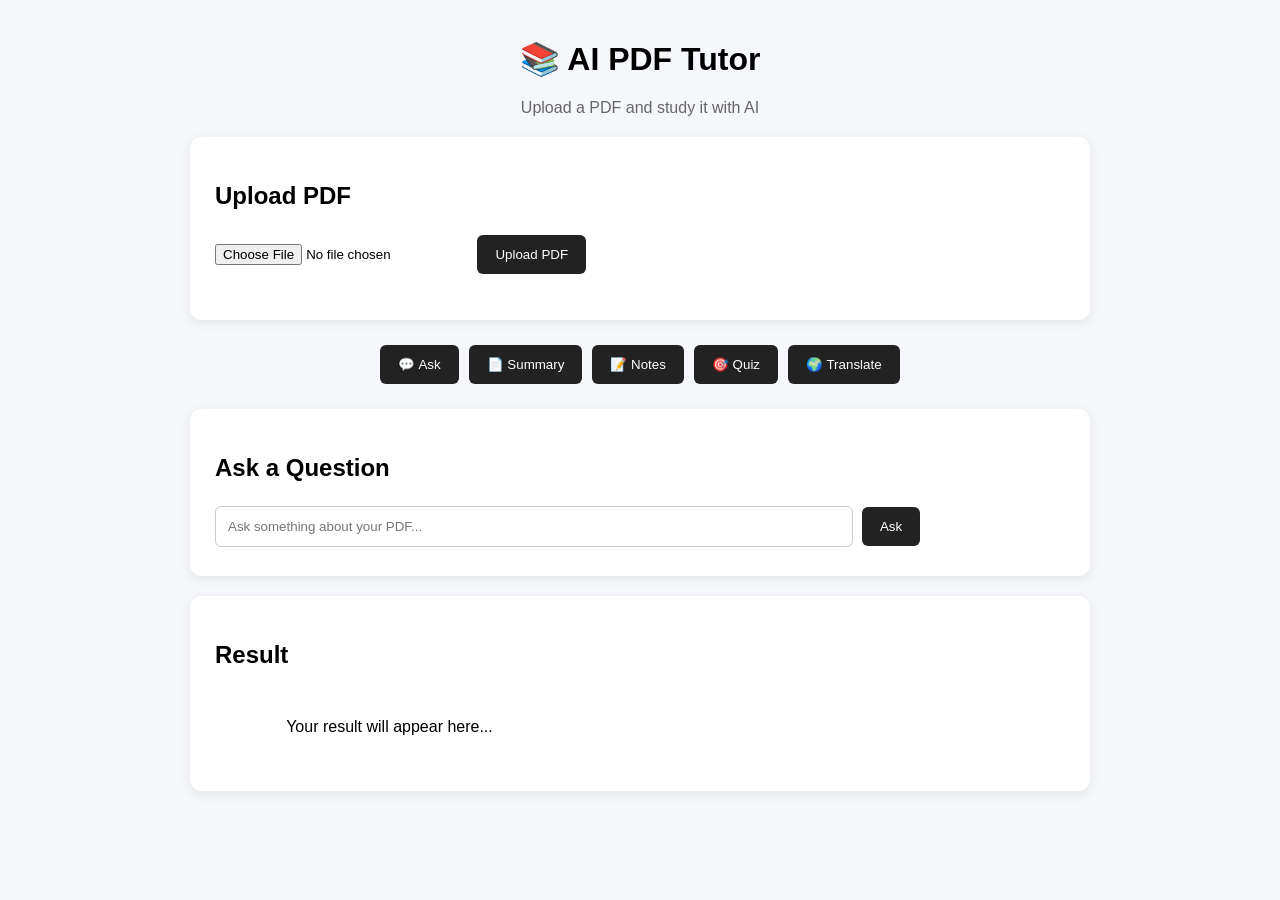
==== frontend/index.html @ 87cca781 "frontend" ====
<!DOCTYPE html>
<html lang="en">

<head>
    <meta charset="UTF-8">
    <meta name="viewport" content="width=device-width, initial-scale=1.0">

    <title>AI PDF Tutor</title>

    <link rel="stylesheet" href="style.css">
</head>

<body>

    <div class="container">

        <h1>📚 AI PDF Tutor</h1>

        <p class="subtitle">
            Upload a PDF and study it with AI
        </p>


        <!-- Upload Section -->

        <div class="card">

            <h2>Upload PDF</h2>

            <input
                type="file"
                id="pdfFile"
                accept=".pdf"
            >

            <button onclick="uploadPDF()">
                Upload PDF
            </button>

            <p id="uploadStatus"></p>

        </div>


        <!-- Features -->

        <div class="features">

            <button type="button" onclick="askQuestion()">
                💬 Ask
            </button>

            <button type="button" onclick="generateSummary()">
                📄 Summary
            </button>

            <button type="button" onclick="generateNotes()">
                📝 Notes
            </button>

            <button type="button" onclick="generateQuiz()">
                🎯 Quiz
            </button>

            <button type="button" onclick="translatePDF()">
                🌍 Translate
            </button>

        </div>


        <!-- Question -->

        <div class="card">

            <h2>Ask a Question</h2>

            <input
                type="text"
                id="question"
                placeholder="Ask something about your PDF..."
            >

            <button onclick="askQuestion()">
                Ask
            </button>

        </div>


        <!-- Output -->

        <div class="card">

            <h2>Result</h2>

            <div id="result">
                Your result will appear here...
            </div>

        </div>

    </div>


    <script src="script.js"></script>

</body>

</html>
---- frontend/style.css ----
* {
    box-sizing: border-box;
}

body {
    margin: 0;
    font-family: Arial, sans-serif;
    background: #f5f7fb;
}

.container {
    width: 90%;
    max-width: 900px;
    margin: 40px auto;
}

h1 {
    text-align: center;
}

.subtitle {
    text-align: center;
    color: #666;
}

.card {
    background: white;
    padding: 25px;
    margin-top: 20px;
    border-radius: 12px;
    box-shadow: 0 3px 12px rgba(0, 0, 0, 0.08);
}

input[type="text"] {
    width: 75%;
    padding: 12px;
    border: 1px solid #ccc;
    border-radius: 6px;
}

button {
    padding: 12px 18px;
    margin: 5px;
    border: none;
    border-radius: 6px;
    cursor: pointer;
    background: #222;
    color: white;
}

button:hover {
    opacity: 0.85;
}

.features {
    display: flex;
    flex-wrap: wrap;
    justify-content: center;
    margin-top: 20px;
}

#result {
    white-space: pre-wrap;
    line-height: 1.6;
}

#uploadStatus {
    margin-top: 15px;
}
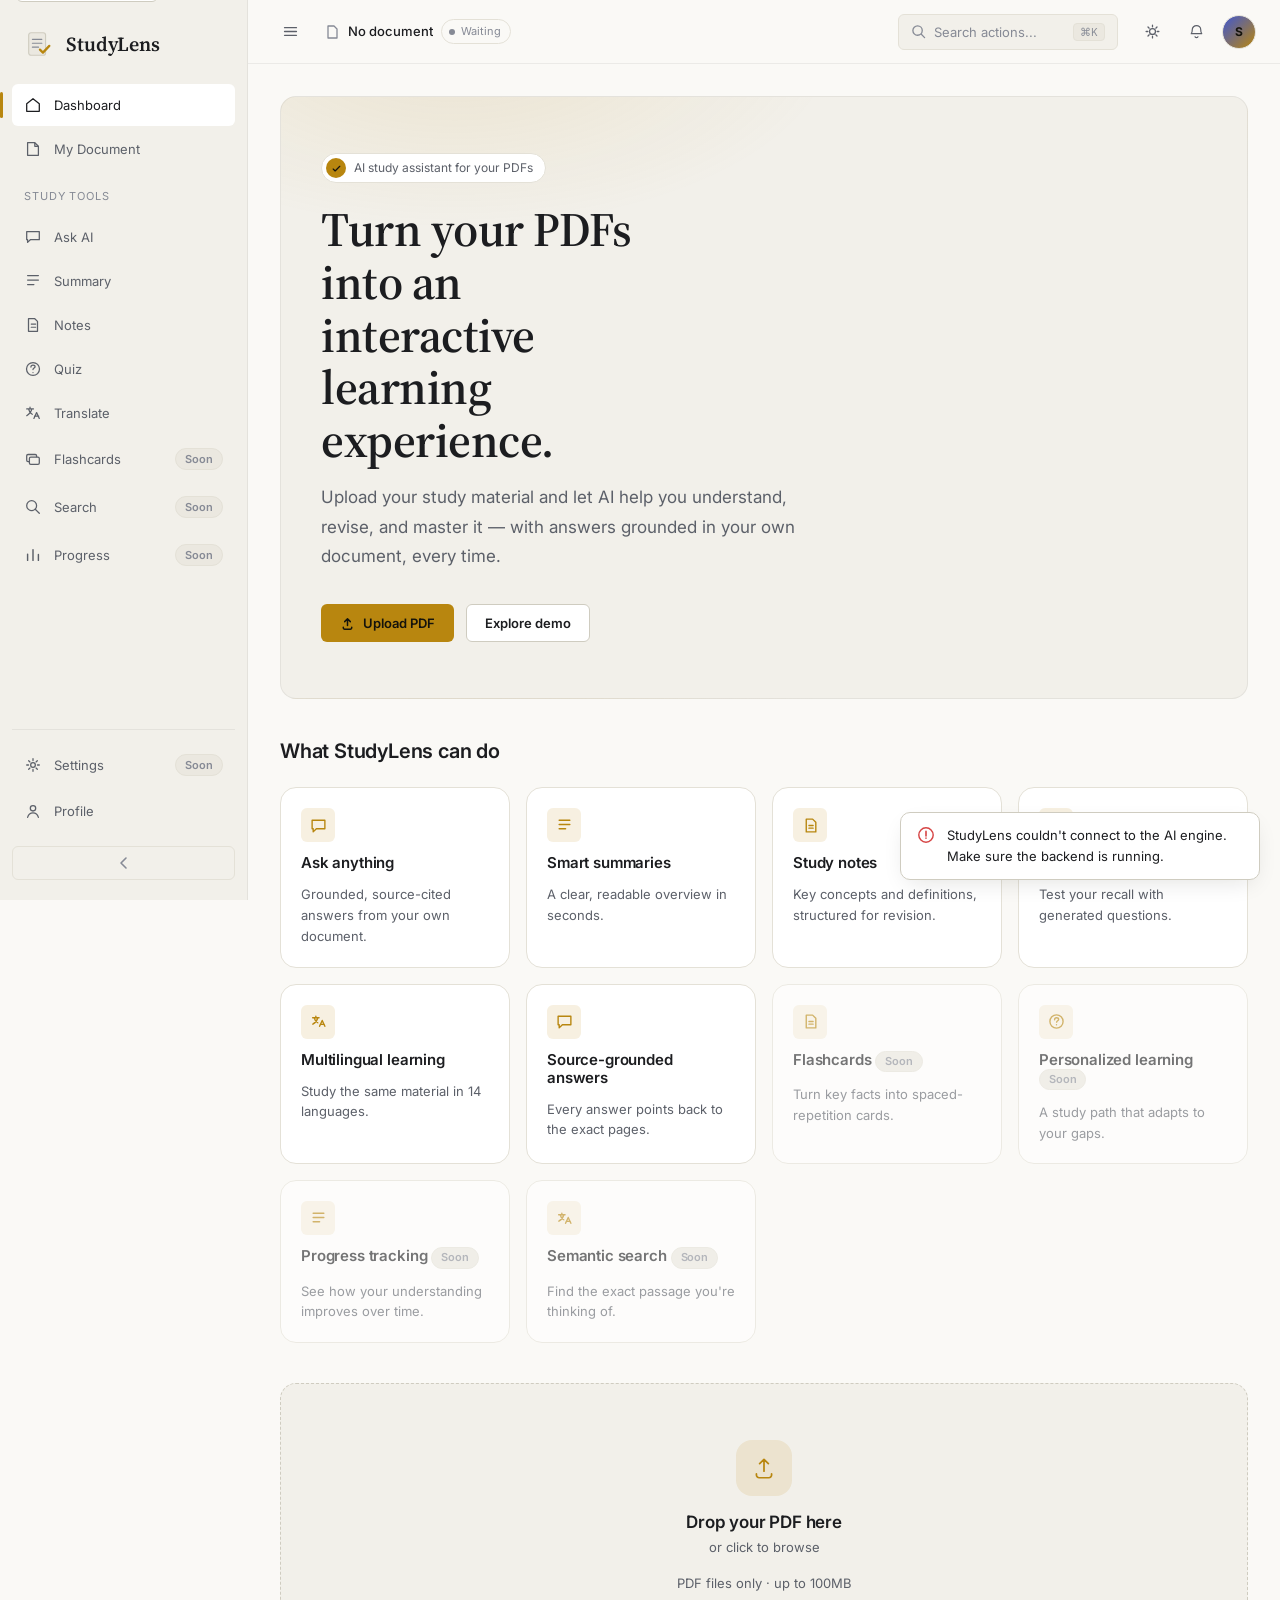
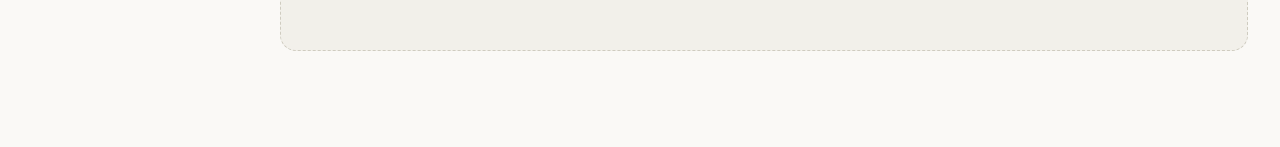
==== commit b6aebad4: "added frontend" ====
--- a/frontend/index.html
+++ b/frontend/index.html
@@ -1,110 +1,319 @@
 <!DOCTYPE html>
 <html lang="en">
-
 <head>
-    <meta charset="UTF-8">
-    <meta name="viewport" content="width=device-width, initial-scale=1.0">
-
-    <title>AI PDF Tutor</title>
-
-    <link rel="stylesheet" href="style.css">
+<meta charset="UTF-8" />
+<meta name="viewport" content="width=device-width, initial-scale=1.0" />
+<title>StudyLens — Your PDF. Your AI tutor.</title>
+<meta name="description" content="Upload a PDF and study it with an AI assistant: ask questions, generate summaries, notes, quizzes, and translations." />
+
+<link rel="preconnect" href="https://fonts.googleapis.com" />
+<link rel="preconnect" href="https://fonts.gstatic.com" crossorigin />
+<link href="https://fonts.googleapis.com/css2?family=Source+Serif+4:opsz,wght@8..60,500;8..60,600;8..60,700&family=Inter:wght@400;500;600;700&family=IBM+Plex+Mono:wght@400;500&display=swap" rel="stylesheet" />
+
+<link rel="stylesheet" href="css/variables.css" />
+<link rel="stylesheet" href="css/base.css" />
+<link rel="stylesheet" href="css/layout.css" />
+<link rel="stylesheet" href="css/components.css" />
+<link rel="stylesheet" href="css/animations.css" />
 </head>
-
 <body>
-
-    <div class="container">
-
-        <h1>📚 AI PDF Tutor</h1>
-
-        <p class="subtitle">
-            Upload a PDF and study it with AI
-        </p>
-
-
-        <!-- Upload Section -->
-
-        <div class="card">
-
-            <h2>Upload PDF</h2>
-
-            <input
-                type="file"
-                id="pdfFile"
-                accept=".pdf"
-            >
-
-            <button onclick="uploadPDF()">
-                Upload PDF
+<a href="#app-main" class="skip-link">Skip to content</a>
+
+<div id="app" >
+  <div id="app-shell">
+
+    <!-- ============ SIDEBAR ============ -->
+    <aside id="sidebar" aria-label="Primary">
+      <div id="sidebar-logo">
+        <svg class="logo-mark" viewBox="0 0 32 32" fill="none" aria-hidden="true">
+          <rect x="5" y="4" width="18" height="24" rx="2.5" fill="var(--bg-tertiary)" stroke="var(--border-strong)" stroke-width="1.2"/>
+          <path d="M9 11h10M9 15.2h10M9 19.4h6.5" stroke="var(--text-tertiary)" stroke-width="1.3" stroke-linecap="round"/>
+          <path d="M17 22l3.2 3.2L27 18" stroke="var(--accent)" stroke-width="2.4" stroke-linecap="round" stroke-linejoin="round"/>
+        </svg>
+        <span class="logo-word">StudyLens</span>
+      </div>
+
+      <nav id="sidebar-nav" aria-label="Main navigation">
+        <button class="sidebar__nav-item sidebar__nav-item--active" id="nav-dashboard" data-view="dashboard">
+          <svg viewBox="0 0 20 20" fill="none"><path d="M3 8.5L10 3l7 5.5V17H3V8.5z" stroke="currentColor" stroke-width="1.4" stroke-linejoin="round"/></svg>
+          <span class="sidebar__nav-label">Dashboard</span>
+        </button>
+        <button class="sidebar__nav-item" id="nav-documents" data-view="workspace">
+          <svg viewBox="0 0 20 20" fill="none"><path d="M4 3h8l4 4v10H4V3z" stroke="currentColor" stroke-width="1.4" stroke-linejoin="round"/><path d="M12 3v4h4" stroke="currentColor" stroke-width="1.4" stroke-linejoin="round"/></svg>
+          <span class="sidebar__nav-label">My Document</span>
+        </button>
+
+        <div class="sidebar__section-label">Study tools</div>
+
+        <button class="sidebar__nav-item" id="nav-ask" data-view="ask">
+          <svg viewBox="0 0 20 20" fill="none"><path d="M3 4h14v9H7l-3 3v-3H3V4z" stroke="currentColor" stroke-width="1.4" stroke-linejoin="round"/></svg>
+          <span class="sidebar__nav-label">Ask AI</span>
+        </button>
+        <button class="sidebar__nav-item" id="nav-summary" data-view="summary">
+          <svg viewBox="0 0 20 20" fill="none"><path d="M4 4h12M4 9h12M4 14h7" stroke="currentColor" stroke-width="1.4" stroke-linecap="round"/></svg>
+          <span class="sidebar__nav-label">Summary</span>
+        </button>
+        <button class="sidebar__nav-item" id="nav-notes" data-view="notes">
+          <svg viewBox="0 0 20 20" fill="none"><path d="M5 3h7l3 3v11H5V3z" stroke="currentColor" stroke-width="1.4" stroke-linejoin="round"/><path d="M8 9h5M8 12.5h5" stroke="currentColor" stroke-width="1.2" stroke-linecap="round"/></svg>
+          <span class="sidebar__nav-label">Notes</span>
+        </button>
+        <button class="sidebar__nav-item" id="nav-quiz" data-view="quiz">
+          <svg viewBox="0 0 20 20" fill="none"><circle cx="10" cy="10" r="7.2" stroke="currentColor" stroke-width="1.4"/><path d="M7.7 7.8c0-1.3 1.1-2.2 2.3-2.2s2.3.8 2.3 1.9c0 1.4-2.3 1.6-2.3 3.1M10 14v.01" stroke="currentColor" stroke-width="1.4" stroke-linecap="round"/></svg>
+          <span class="sidebar__nav-label">Quiz</span>
+        </button>
+        <button class="sidebar__nav-item" id="nav-translate-trigger" data-view="translation">
+          <svg viewBox="0 0 20 20" fill="none"><path d="M3 5.5h7.5M6.7 3.5v2M5 5.5c.5 2.5 1.9 4.5 4.1 6M8.7 5.5c-.7 3.2-2.7 5.7-5.7 7.5M11 16l3-6.5 3 6.5M11.7 13.5h4.6" stroke="currentColor" stroke-width="1.4" stroke-linecap="round" stroke-linejoin="round"/></svg>
+          <span class="sidebar__nav-label">Translate</span>
+        </button>
+        <button class="sidebar__nav-item" id="nav-flashcards" data-view="flashcards" data-soon data-feature-name="Flashcards">
+          <svg viewBox="0 0 20 20" fill="none"><rect x="3" y="5" width="11" height="8" rx="1.5" stroke="currentColor" stroke-width="1.4"/><rect x="6" y="8" width="11" height="8" rx="1.5" fill="var(--bg-secondary)" stroke="currentColor" stroke-width="1.4"/></svg>
+          <span class="sidebar__nav-label">Flashcards</span>
+          <span class="badge badge--soon">Soon</span>
+        </button>
+        <button class="sidebar__nav-item" id="nav-search" data-view="search" data-soon data-feature-name="Semantic search">
+          <svg viewBox="0 0 20 20" fill="none"><circle cx="8.5" cy="8.5" r="5.5" stroke="currentColor" stroke-width="1.4"/><path d="M12.5 12.5L17 17" stroke="currentColor" stroke-width="1.4" stroke-linecap="round"/></svg>
+          <span class="sidebar__nav-label">Search</span>
+          <span class="badge badge--soon">Soon</span>
+        </button>
+        <button class="sidebar__nav-item" id="nav-progress" data-view="progress" data-soon data-feature-name="Progress tracking">
+          <svg viewBox="0 0 20 20" fill="none"><path d="M4 16V9M10 16V4M16 16v-6.5" stroke="currentColor" stroke-width="1.6" stroke-linecap="round"/></svg>
+          <span class="sidebar__nav-label">Progress</span>
+          <span class="badge badge--soon">Soon</span>
+        </button>
+      </nav>
+
+      <div id="sidebar-footer">
+        <button class="sidebar__nav-item" id="nav-settings" data-view="settings" data-soon data-feature-name="Settings">
+          <svg viewBox="0 0 20 20" fill="none"><circle cx="10" cy="10" r="2.6" stroke="currentColor" stroke-width="1.4"/><path d="M10 3v2M10 15v2M17 10h-2M5 10H3M14.8 5.2l-1.4 1.4M6.6 13.4l-1.4 1.4M14.8 14.8l-1.4-1.4M6.6 6.6L5.2 5.2" stroke="currentColor" stroke-width="1.4" stroke-linecap="round"/></svg>
+          <span class="sidebar__nav-label">Settings</span>
+          <span class="badge badge--soon">Soon</span>
+        </button>
+        <button class="sidebar__nav-item" id="nav-profile" data-view="profile" data-soon data-feature-name="Profile">
+          <svg viewBox="0 0 20 20" fill="none"><circle cx="10" cy="7" r="3" stroke="currentColor" stroke-width="1.4"/><path d="M4 17c1-3.5 4-5 6-5s5 1.5 6 5" stroke="currentColor" stroke-width="1.4" stroke-linecap="round"/></svg>
+          <span class="sidebar__nav-label">Profile</span>
+        </button>
+        <button class="sidebar__collapse-btn" id="sidebar-collapse-btn" aria-label="Collapse sidebar">
+          <svg viewBox="0 0 16 16" fill="none"><path d="M10 3L5 8l5 5" stroke="currentColor" stroke-width="1.6" stroke-linecap="round" stroke-linejoin="round"/></svg>
+        </button>
+      </div>
+    </aside>
+
+    <!-- ============ TOPBAR ============ -->
+    <header id="topbar">
+      <button class="icon-btn topbar__menu-btn" id="topbar-menu-btn" aria-label="Open menu">
+        <svg viewBox="0 0 20 20" fill="none"><path d="M3 5.5h14M3 10h14M3 14.5h14" stroke="currentColor" stroke-width="1.6" stroke-linecap="round"/></svg>
+      </button>
+
+      <div class="topbar__document">
+        <svg class="topbar__document-icon" viewBox="0 0 16 16" fill="none"><path d="M4 2h6l3 3v9H4V2z" stroke="currentColor" stroke-width="1.3" stroke-linejoin="round"/></svg>
+        <span id="current-document">No document</span>
+        <span id="document-status" data-state="empty">
+          <span class="status-dot"></span>
+          <span class="status-label">Waiting</span>
+        </span>
+      </div>
+
+      <div class="topbar__spacer"></div>
+
+      <button class="topbar__search" id="global-search" aria-label="Search">
+        <svg viewBox="0 0 16 16" fill="none"><circle cx="7" cy="7" r="5" stroke="currentColor" stroke-width="1.4"/><path d="M11 11l3.5 3.5" stroke="currentColor" stroke-width="1.4" stroke-linecap="round"/></svg>
+        <span>Search actions...</span>
+        <kbd>⌘K</kbd>
+      </button>
+
+      <div class="topbar__actions">
+        <button class="icon-btn" id="theme-toggle" data-tooltip="Toggle theme" aria-label="Toggle theme"></button>
+        <button class="icon-btn" id="notification-button" aria-label="Notifications" data-tooltip="Notifications">
+          <svg viewBox="0 0 20 20" fill="none"><path d="M5 8a5 5 0 0110 0c0 3.5 1.2 4.5 1.2 4.5H3.8S5 11.5 5 8z" stroke="currentColor" stroke-width="1.4" stroke-linejoin="round"/><path d="M8.2 15.5a1.8 1.8 0 003.6 0" stroke="currentColor" stroke-width="1.4"/></svg>
+        </button>
+        <button class="avatar-btn" id="profile-button" aria-label="Profile">S</button>
+      </div>
+    </header>
+
+    <!-- ============ MAIN ============ -->
+    <main id="app-main">
+
+      <!-- ---------------- DASHBOARD VIEW ---------------- -->
+      <section class="view is-active" id="dashboard-view">
+        <section id="hero-section">
+          <span class="hero__eyebrow">
+            <span class="hero__eyebrow-mark"><svg viewBox="0 0 20 20" fill="none"><path d="M4 11l3.5 3.5L16 6" stroke="currentColor" stroke-width="2.2" stroke-linecap="round" stroke-linejoin="round"/></svg></span>
+            AI study assistant for your PDFs
+          </span>
+          <h1>Turn your PDFs into an interactive learning experience.</h1>
+          <p class="hero__subtitle">Upload your study material and let AI help you understand, revise, and master it — with answers grounded in your own document, every time.</p>
+          <div class="hero__actions">
+            <button class="btn btn--primary" id="upload-button">
+              <svg viewBox="0 0 16 16" fill="none"><path d="M8 3v7m0-7l-3 3m3-3l3 3M3.5 12v.5A1.5 1.5 0 005 14h6a1.5 1.5 0 001.5-1.5V12" stroke="currentColor" stroke-width="1.6" stroke-linecap="round" stroke-linejoin="round"/></svg>
+              Upload PDF
             </button>
-
-            <p id="uploadStatus"></p>
-
-        </div>
-
-
-        <!-- Features -->
-
-        <div class="features">
-
-            <button type="button" onclick="askQuestion()">
-                💬 Ask
-            </button>
-
-            <button type="button" onclick="generateSummary()">
-                📄 Summary
-            </button>
-
-            <button type="button" onclick="generateNotes()">
-                📝 Notes
-            </button>
-
-            <button type="button" onclick="generateQuiz()">
-                🎯 Quiz
-            </button>
-
-            <button type="button" onclick="translatePDF()">
-                🌍 Translate
-            </button>
-
-        </div>
-
-
-        <!-- Question -->
-
-        <div class="card">
-
-            <h2>Ask a Question</h2>
-
-            <input
-                type="text"
-                id="question"
-                placeholder="Ask something about your PDF..."
-            >
-
-            <button onclick="askQuestion()">
-                Ask
-            </button>
-
-        </div>
-
-
-        <!-- Output -->
-
-        <div class="card">
-
-            <h2>Result</h2>
-
-            <div id="result">
-                Your result will appear here...
-            </div>
-
-        </div>
-
-    </div>
-
-
-    <script src="script.js"></script>
-
+            <button class="btn btn--secondary" id="explore-demo-btn">Explore demo</button>
+          </div>
+        </section>
+
+        <div class="view-header">
+          <div class="view-header__text">
+            <h1 style="font-size: var(--fs-lg); font-family: var(--font-ui);">What StudyLens can do</h1>
+          </div>
+        </div>
+        <div class="feature-grid" id="feature-grid"></div>
+
+        <section id="upload-section">
+          <div
+            id="upload-zone"
+            role="button"
+            tabindex="0"
+            aria-label="Upload a PDF file"
+          >
+            <div class="upload-zone__icon">
+              <svg viewBox="0 0 24 24" fill="none"><path d="M12 4v11m0-11l-4 4m4-4l4 4M5 17.5v1A2.5 2.5 0 007.5 21h9a2.5 2.5 0 002.5-2.5v-1" stroke="currentColor" stroke-width="1.6" stroke-linecap="round" stroke-linejoin="round"/></svg>
+            </div>
+            <h3>Drop your PDF here</h3>
+            <p>or click to browse</p>
+            <p class="upload-zone__hint">PDF files only · up to 100MB</p>
+          </div>
+          <input type="file" id="pdf-file-input" accept="application/pdf,.pdf" class="visually-hidden" aria-hidden="true" tabindex="-1" />
+          <div id="upload-status"></div>
+        </section>
+      </section>
+
+      <!-- ---------------- WORKSPACE VIEW ---------------- -->
+      <section class="view" id="workspace-view">
+        <div class="view-header">
+          <div class="view-header__text">
+            <h1>Study workspace</h1>
+            <p>Everything about your document, in one place.</p>
+          </div>
+        </div>
+        <div class="workspace-grid">
+          <aside id="workspace-sidebar"></aside>
+          <div id="workspace-main"></div>
+          <aside id="workspace-tools">
+            <div class="card" style="padding: var(--space-3);">
+              <h3 style="font-size: var(--fs-sm); padding: var(--space-2) var(--space-2) var(--space-3); color: var(--text-secondary);">Jump to a tool</h3>
+              <div id="workspace-tools-list"></div>
+            </div>
+          </aside>
+        </div>
+      </section>
+
+      <!-- ---------------- ASK VIEW ---------------- -->
+      <section class="view" id="ask-view">
+        <div class="view-header">
+          <div class="view-header__text">
+            <h1>AI study assistant</h1>
+            <p>Ask anything about your document.</p>
+          </div>
+        </div>
+        <div class="ask-layout">
+          <div id="chat-container" class="chat">
+            <div id="chat-messages" class="chat__messages"></div>
+            <div id="typing-indicator">
+              <div class="chat__avatar" style="background: linear-gradient(135deg, var(--ink), var(--accent)); color: var(--text-on-accent); width:30px; height:30px; display:flex; align-items:center; justify-content:center; border-radius:50%; font-size: var(--fs-xs); font-weight:700;">AI</div>
+              <div class="typing-dots"><span></span><span></span><span></span></div>
+            </div>
+            <div class="chat__input-bar">
+              <div class="chat__input-wrap">
+                <textarea id="chat-input" rows="1" placeholder="Ask something about your PDF..." aria-label="Ask a question"></textarea>
+                <button id="ask-button" aria-label="Send question">
+                  <svg viewBox="0 0 16 16" fill="none"><path d="M2 8l12-5.5L9.5 14 7.5 9 2 8z" stroke="currentColor" stroke-width="1.4" stroke-linejoin="round"/></svg>
+                </button>
+              </div>
+              <p class="chat__hint"><kbd>Enter</kbd> to send · <kbd>Shift</kbd>+<kbd>Enter</kbd> for a new line</p>
+            </div>
+          </div>
+          <aside id="sources-panel">
+            <div class="source-panel__title">Sources</div>
+            <div id="sources-panel-body">
+              <div class="empty-state" style="padding: var(--space-6) var(--space-3);">
+                <div class="empty-state__icon">
+                  <svg viewBox="0 0 24 24" fill="none"><path d="M6 3h9l4 4v14H6V3z" stroke="currentColor" stroke-width="1.5" stroke-linejoin="round"/></svg>
+                </div>
+                <p style="margin-bottom:0;">Ask a question to see which pages the answer came from.</p>
+              </div>
+            </div>
+          </aside>
+        </div>
+      </section>
+
+      <!-- ---------------- SUMMARY VIEW ---------------- -->
+      <section class="view" id="summary-view">
+        <div class="view-header">
+          <div class="view-header__text">
+            <h1>AI summary</h1>
+            <p>An intelligent overview of your document.</p>
+          </div>
+          <div class="view-header__actions">
+            <button class="btn btn--primary btn--sm" id="generate-summary-btn">Generate summary</button>
+          </div>
+        </div>
+        <div id="summary-content"></div>
+        <div id="summary-actions"></div>
+      </section>
+
+      <!-- ---------------- NOTES VIEW ---------------- -->
+      <section class="view" id="notes-view">
+        <div class="view-header">
+          <div class="view-header__text">
+            <h1>Study notes</h1>
+            <p>Key concepts, definitions, and important points.</p>
+          </div>
+          <div class="view-header__actions">
+            <button class="btn btn--primary btn--sm" id="generate-notes-btn">Generate notes</button>
+          </div>
+        </div>
+        <div id="notes-content"></div>
+        <div id="notes-actions"></div>
+      </section>
+
+      <!-- ---------------- QUIZ VIEW ---------------- -->
+      <section class="view" id="quiz-view">
+        <div class="view-header">
+          <div class="view-header__text">
+            <h1>Knowledge check</h1>
+            <p>Test your understanding.</p>
+          </div>
+          <div class="view-header__actions">
+            <button class="btn btn--primary btn--sm" id="generate-quiz-btn">Generate quiz</button>
+          </div>
+        </div>
+        <div id="quiz-container"></div>
+      </section>
+
+      <!-- ---------------- TRANSLATION VIEW ---------------- -->
+      <section class="view" id="translation-view">
+        <div class="view-header">
+          <div class="view-header__text">
+            <h1>Translated document</h1>
+            <p>Study the material in the language you're most comfortable with.</p>
+          </div>
+        </div>
+        <div id="translation-content"></div>
+      </section>
+
+    </main>
+  </div>
+</div>
+
+<!-- ============ GLOBAL OVERLAYS ============ -->
+<div id="toast-container" aria-live="polite"></div>
+<div id="modal-container"></div>
+<div id="loading-overlay"><div class="spinner"></div></div>
+
+<script src="js/api.js"></script>
+<script src="js/state.js"></script>
+<script src="js/markdown.js"></script>
+<script src="js/utils.js"></script>
+<script src="js/toast.js"></script>
+<script src="js/modal.js"></script>
+<script src="js/theme.js"></script>
+<script src="js/navigation.js"></script>
+<script src="js/upload.js"></script>
+<script src="js/chat.js"></script>
+<script src="js/summary.js"></script>
+<script src="js/notes.js"></script>
+<script src="js/quiz.js"></script>
+<script src="js/translation.js"></script>
+<script src="js/app.js"></script>
 </body>
-
-</html>+</html>
--- a/frontend/css/variables.css
+++ b/frontend/css/variables.css
@@ -0,0 +1,147 @@
+/* =========================================================
+   StudyLens — Design Tokens
+   Concept: a study desk at night. Ink-dark surfaces, paper-warm
+   text, and a highlighter-amber accent for the marks a student
+   leaves on a document — underlines, tags, active states.
+   ========================================================= */
+
+:root {
+  /* ---- Typography ---- */
+  --font-display: "Source Serif 4", "Iowan Old Style", Georgia, serif;
+  --font-ui: "Inter", -apple-system, BlinkMacSystemFont, "Segoe UI", sans-serif;
+  --font-mono: "IBM Plex Mono", "SFMono-Regular", Menlo, Consolas, monospace;
+
+  --fs-2xs: 0.6875rem;
+  --fs-xs: 0.75rem;
+  --fs-sm: 0.8125rem;
+  --fs-base: 0.9375rem;
+  --fs-md: 1.0625rem;
+  --fs-lg: 1.25rem;
+  --fs-xl: 1.625rem;
+  --fs-2xl: 2.25rem;
+  --fs-3xl: 3rem;
+
+  --lh-tight: 1.2;
+  --lh-snug: 1.4;
+  --lh-normal: 1.6;
+  --lh-relaxed: 1.75;
+
+  /* ---- Spacing ---- */
+  --space-1: 4px;
+  --space-2: 8px;
+  --space-3: 12px;
+  --space-4: 16px;
+  --space-5: 20px;
+  --space-6: 24px;
+  --space-7: 32px;
+  --space-8: 40px;
+  --space-9: 56px;
+  --space-10: 72px;
+
+  /* ---- Radii: sharp for controls, soft for surfaces ---- */
+  --radius-sm: 6px;
+  --radius-md: 10px;
+  --radius-lg: 16px;
+  --radius-pill: 999px;
+
+  /* ---- Motion ---- */
+  --ease-out: cubic-bezier(0.16, 1, 0.3, 1);
+  --ease-in-out: cubic-bezier(0.65, 0, 0.35, 1);
+  --dur-fast: 120ms;
+  --dur-base: 200ms;
+  --dur-slow: 420ms;
+
+  /* ---- Elevation ---- */
+  --shadow-sm: 0 1px 2px rgba(0, 0, 0, 0.24);
+  --shadow-md: 0 8px 24px -8px rgba(0, 0, 0, 0.45);
+  --shadow-lg: 0 24px 64px -16px rgba(0, 0, 0, 0.55);
+  --shadow-glow: 0 0 0 1px rgba(245, 197, 24, 0.16), 0 0 24px -4px rgba(245, 197, 24, 0.18);
+
+  --sidebar-w: 248px;
+  --sidebar-w-collapsed: 76px;
+  --topbar-h: 64px;
+}
+
+/* ---------------- Dark theme (default) ---------------- */
+:root,
+[data-theme="dark"] {
+  --bg-primary: #0e1015;
+  --bg-secondary: #15181f;
+  --bg-tertiary: #1b1f28;
+  --bg-card: #191d25;
+  --bg-card-hover: #1f2430;
+  --bg-elevated: #20242e;
+  --bg-inset: #0b0d12;
+
+  --text-primary: #eceae4;
+  --text-secondary: #9a9fac;
+  --text-tertiary: #6a6f7c;
+  --text-on-accent: #14130c;
+
+  --border: #262b36;
+  --border-strong: #333947;
+  --border-hairline: rgba(255, 255, 255, 0.06);
+
+  --accent: #f5c518;
+  --accent-soft: rgba(245, 197, 24, 0.14);
+  --accent-strong: #ffd84a;
+  --ink: #7c93ff;
+  --ink-soft: rgba(124, 147, 255, 0.14);
+
+  --success: #49c98a;
+  --success-soft: rgba(73, 201, 138, 0.14);
+  --warning: #f5c518;
+  --warning-soft: rgba(245, 197, 24, 0.14);
+  --danger: #ff6b6b;
+  --danger-soft: rgba(255, 107, 107, 0.14);
+
+  --scrim: rgba(6, 7, 10, 0.72);
+  color-scheme: dark;
+}
+
+/* ---------------- Light theme ---------------- */
+[data-theme="light"] {
+  --bg-primary: #faf9f6;
+  --bg-secondary: #f2f0ea;
+  --bg-tertiary: #ebe8e0;
+  --bg-card: #ffffff;
+  --bg-card-hover: #f6f4ee;
+  --bg-elevated: #ffffff;
+  --bg-inset: #f0eee7;
+
+  --text-primary: #1c1d20;
+  --text-secondary: #5c6069;
+  --text-tertiary: #868a95;
+  --text-on-accent: #14130c;
+
+  --border: #e4e1d7;
+  --border-strong: #cfccc0;
+  --border-hairline: rgba(0, 0, 0, 0.06);
+
+  --accent: #b8860f;
+  --accent-soft: rgba(184, 134, 15, 0.12);
+  --accent-strong: #97700c;
+  --ink: #3f57d1;
+  --ink-soft: rgba(63, 87, 209, 0.1);
+
+  --success: #1f9d63;
+  --success-soft: rgba(31, 157, 99, 0.12);
+  --warning: #b8860f;
+  --warning-soft: rgba(184, 134, 15, 0.12);
+  --danger: #d64545;
+  --danger-soft: rgba(214, 69, 69, 0.1);
+
+  --scrim: rgba(30, 28, 20, 0.4);
+  --shadow-sm: 0 1px 2px rgba(20, 18, 10, 0.06);
+  --shadow-md: 0 8px 24px -8px rgba(20, 18, 10, 0.14);
+  --shadow-lg: 0 24px 64px -16px rgba(20, 18, 10, 0.18);
+  color-scheme: light;
+}
+
+@media (prefers-reduced-motion: reduce) {
+  :root {
+    --dur-fast: 0ms;
+    --dur-base: 0ms;
+    --dur-slow: 0ms;
+  }
+}
--- a/frontend/css/base.css
+++ b/frontend/css/base.css
@@ -0,0 +1,157 @@
+/* =========================================================
+   StudyLens — Base
+   ========================================================= */
+
+*,
+*::before,
+*::after {
+  box-sizing: border-box;
+}
+
+html {
+  -webkit-text-size-adjust: 100%;
+  scroll-behavior: smooth;
+}
+
+@media (prefers-reduced-motion: reduce) {
+  html {
+    scroll-behavior: auto;
+  }
+  *,
+  *::before,
+  *::after {
+    animation-duration: 0.01ms !important;
+    animation-iteration-count: 1 !important;
+    transition-duration: 0.01ms !important;
+    scroll-behavior: auto !important;
+  }
+}
+
+body {
+  margin: 0;
+  min-height: 100vh;
+  font-family: var(--font-ui);
+  font-size: var(--fs-base);
+  line-height: var(--lh-normal);
+  color: var(--text-primary);
+  background: var(--bg-primary);
+  transition: background-color var(--dur-base) var(--ease-out), color var(--dur-base) var(--ease-out);
+  -webkit-font-smoothing: antialiased;
+  text-rendering: optimizeLegibility;
+}
+
+h1, h2, h3, h4, h5, h6 {
+  margin: 0;
+  font-weight: 600;
+  line-height: var(--lh-tight);
+  letter-spacing: -0.01em;
+}
+
+p {
+  margin: 0;
+}
+
+a {
+  color: var(--ink);
+  text-decoration: none;
+}
+
+a:hover {
+  text-decoration: underline;
+}
+
+ul, ol {
+  margin: 0;
+  padding: 0;
+  list-style: none;
+}
+
+button {
+  font-family: inherit;
+  color: inherit;
+}
+
+input,
+textarea,
+select,
+button {
+  font-family: inherit;
+  font-size: inherit;
+}
+
+svg {
+  display: block;
+  flex-shrink: 0;
+}
+
+img {
+  max-width: 100%;
+  display: block;
+}
+
+/* ---- Scrollbars ---- */
+* {
+  scrollbar-width: thin;
+  scrollbar-color: var(--border-strong) transparent;
+}
+
+*::-webkit-scrollbar {
+  width: 8px;
+  height: 8px;
+}
+
+*::-webkit-scrollbar-thumb {
+  background: var(--border-strong);
+  border-radius: var(--radius-pill);
+}
+
+*::-webkit-scrollbar-track {
+  background: transparent;
+}
+
+/* ---- Focus ---- */
+:focus {
+  outline: none;
+}
+
+:focus-visible {
+  outline: 2px solid var(--ink);
+  outline-offset: 2px;
+  border-radius: var(--radius-sm);
+}
+
+/* ---- Selection ---- */
+::selection {
+  background: var(--accent-soft);
+  color: var(--text-primary);
+}
+
+/* ---- Utility ---- */
+.visually-hidden {
+  position: absolute;
+  width: 1px;
+  height: 1px;
+  padding: 0;
+  margin: -1px;
+  overflow: hidden;
+  clip: rect(0, 0, 0, 0);
+  white-space: nowrap;
+  border: 0;
+}
+
+.skip-link {
+  position: absolute;
+  top: -48px;
+  left: var(--space-4);
+  z-index: 999;
+  background: var(--bg-elevated);
+  color: var(--text-primary);
+  padding: var(--space-3) var(--space-4);
+  border-radius: var(--radius-sm);
+  border: 1px solid var(--border-strong);
+  transition: top var(--dur-fast) var(--ease-out);
+}
+
+.skip-link:focus {
+  top: var(--space-4);
+}
--- a/frontend/css/layout.css
+++ b/frontend/css/layout.css
@@ -0,0 +1,650 @@
+/* =========================================================
+   StudyLens — Layout
+   ========================================================= */
+
+#app-shell {
+  display: grid;
+  grid-template-columns: var(--sidebar-w) 1fr;
+  grid-template-rows: var(--topbar-h) 1fr;
+  grid-template-areas:
+    "sidebar topbar"
+    "sidebar main";
+  min-height: 100vh;
+  transition: grid-template-columns var(--dur-base) var(--ease-out);
+}
+
+#app-shell.sidebar-collapsed {
+  grid-template-columns: var(--sidebar-w-collapsed) 1fr;
+}
+
+/* ---------------- Sidebar ---------------- */
+#sidebar {
+  grid-area: sidebar;
+  background: var(--bg-secondary);
+  border-right: 1px solid var(--border-hairline);
+  display: flex;
+  flex-direction: column;
+  padding: var(--space-5) var(--space-3);
+  position: sticky;
+  top: 0;
+  height: 100vh;
+  overflow-y: auto;
+  z-index: 40;
+}
+
+#sidebar-logo {
+  display: flex;
+  align-items: center;
+  gap: var(--space-3);
+  padding: var(--space-2) var(--space-3) var(--space-6);
+}
+
+.logo-mark {
+  width: 30px;
+  height: 30px;
+  flex-shrink: 0;
+}
+
+.logo-word {
+  font-family: var(--font-display);
+  font-size: var(--fs-lg);
+  font-weight: 600;
+  color: var(--text-primary);
+  white-space: nowrap;
+}
+
+#app-shell.sidebar-collapsed .logo-word,
+#app-shell.sidebar-collapsed .sidebar__nav-label,
+#app-shell.sidebar-collapsed .sidebar__section-label,
+#app-shell.sidebar-collapsed .badge--soon {
+  display: none;
+}
+
+.sidebar__section-label {
+  font-size: var(--fs-2xs);
+  text-transform: uppercase;
+  letter-spacing: 0.08em;
+  color: var(--text-tertiary);
+  padding: var(--space-4) var(--space-3) var(--space-2);
+}
+
+#sidebar-nav {
+  display: flex;
+  flex-direction: column;
+  gap: 2px;
+  flex: 1;
+}
+
+.sidebar__nav-item {
+  display: flex;
+  align-items: center;
+  gap: var(--space-3);
+  padding: var(--space-3);
+  border-radius: var(--radius-sm);
+  border: none;
+  background: transparent;
+  color: var(--text-secondary);
+  cursor: pointer;
+  text-align: left;
+  width: 100%;
+  position: relative;
+  transition: background var(--dur-fast) var(--ease-out), color var(--dur-fast) var(--ease-out);
+}
+
+.sidebar__nav-item::before {
+  content: "";
+  position: absolute;
+  left: -12px;
+  top: 8px;
+  bottom: 8px;
+  width: 3px;
+  border-radius: var(--radius-pill);
+  background: var(--accent);
+  opacity: 0;
+  transition: opacity var(--dur-fast) var(--ease-out);
+}
+
+.sidebar__nav-item:hover {
+  background: var(--bg-card-hover);
+  color: var(--text-primary);
+}
+
+.sidebar__nav-item--active {
+  background: var(--bg-card);
+  color: var(--text-primary);
+}
+
+.sidebar__nav-item--active::before {
+  opacity: 1;
+}
+
+.sidebar__nav-item svg {
+  width: 18px;
+  height: 18px;
+  flex-shrink: 0;
+}
+
+.sidebar__nav-label {
+  flex: 1;
+  font-size: var(--fs-sm);
+  white-space: nowrap;
+  overflow: hidden;
+  text-overflow: ellipsis;
+}
+
+.badge--soon {
+  font-size: var(--fs-2xs);
+  padding: 2px 7px;
+  border-radius: var(--radius-pill);
+  background: var(--bg-tertiary);
+  color: var(--text-tertiary);
+  border: 1px solid var(--border);
+  white-space: nowrap;
+}
+
+#sidebar-footer {
+  display: flex;
+  flex-direction: column;
+  gap: 2px;
+  padding-top: var(--space-3);
+  border-top: 1px solid var(--border-hairline);
+}
+
+.sidebar__collapse-btn {
+  display: flex;
+  align-items: center;
+  justify-content: center;
+  gap: var(--space-2);
+  margin-top: var(--space-3);
+  padding: var(--space-2);
+  border-radius: var(--radius-sm);
+  border: 1px solid var(--border);
+  background: transparent;
+  color: var(--text-tertiary);
+  cursor: pointer;
+  transition: all var(--dur-fast) var(--ease-out);
+}
+
+.sidebar__collapse-btn:hover {
+  color: var(--text-primary);
+  border-color: var(--border-strong);
+}
+
+.sidebar__collapse-btn svg {
+  width: 16px;
+  height: 16px;
+  transition: transform var(--dur-base) var(--ease-out);
+}
+
+#app-shell.sidebar-collapsed .sidebar__collapse-btn svg {
+  transform: rotate(180deg);
+}
+
+/* ---------------- Topbar ---------------- */
+#topbar {
+  grid-area: topbar;
+  display: flex;
+  align-items: center;
+  gap: var(--space-4);
+  padding: 0 var(--space-6);
+  border-bottom: 1px solid var(--border-hairline);
+  background: color-mix(in srgb, var(--bg-primary) 88%, transparent);
+  backdrop-filter: blur(10px);
+  position: sticky;
+  top: 0;
+  z-index: 30;
+}
+
+.topbar__menu-btn {
+  display: none;
+}
+
+.topbar__document {
+  display: flex;
+  align-items: center;
+  gap: var(--space-2);
+  min-width: 0;
+}
+
+.topbar__document-icon {
+  width: 16px;
+  height: 16px;
+  color: var(--text-tertiary);
+  flex-shrink: 0;
+}
+
+#current-document {
+  font-size: var(--fs-sm);
+  font-weight: 500;
+  color: var(--text-primary);
+  white-space: nowrap;
+  overflow: hidden;
+  text-overflow: ellipsis;
+  max-width: 260px;
+}
+
+#document-status {
+  display: flex;
+  align-items: center;
+  gap: 6px;
+  font-size: var(--fs-2xs);
+  color: var(--text-tertiary);
+  padding: 3px 9px 3px 7px;
+  border-radius: var(--radius-pill);
+  border: 1px solid var(--border);
+  flex-shrink: 0;
+}
+
+#document-status .status-dot {
+  width: 6px;
+  height: 6px;
+  border-radius: 50%;
+  background: var(--text-tertiary);
+}
+
+#document-status[data-state="ready"] .status-dot {
+  background: var(--success);
+  box-shadow: 0 0 0 3px var(--success-soft);
+}
+
+#document-status[data-state="processing"] .status-dot {
+  background: var(--accent);
+  box-shadow: 0 0 0 3px var(--accent-soft);
+  animation: pulse-dot 1.4s var(--ease-in-out) infinite;
+}
+
+#document-status[data-state="ready"] { color: var(--success); border-color: var(--success-soft); }
+#document-status[data-state="processing"] { color: var(--accent); border-color: var(--accent-soft); }
+
+.topbar__spacer {
+  flex: 1;
+}
+
+.topbar__search {
+  display: flex;
+  align-items: center;
+  gap: var(--space-2);
+  padding: var(--space-2) var(--space-3);
+  border-radius: var(--radius-sm);
+  border: 1px solid var(--border);
+  background: var(--bg-secondary);
+  color: var(--text-tertiary);
+  width: 220px;
+  cursor: pointer;
+  transition: border-color var(--dur-fast) var(--ease-out);
+}
+
+.topbar__search:hover {
+  border-color: var(--border-strong);
+}
+
+.topbar__search svg {
+  width: 15px;
+  height: 15px;
+}
+
+.topbar__search span {
+  font-size: var(--fs-sm);
+  flex: 1;
+  text-align: left;
+}
+
+.topbar__search kbd {
+  font-family: var(--font-mono);
+  font-size: var(--fs-2xs);
+  padding: 1px 6px;
+  border-radius: 4px;
+  background: var(--bg-tertiary);
+  border: 1px solid var(--border);
+  color: var(--text-tertiary);
+}
+
+.topbar__actions {
+  display: flex;
+  align-items: center;
+  gap: var(--space-2);
+}
+
+.icon-btn {
+  display: flex;
+  align-items: center;
+  justify-content: center;
+  width: 36px;
+  height: 36px;
+  border-radius: var(--radius-sm);
+  border: 1px solid transparent;
+  background: transparent;
+  color: var(--text-secondary);
+  cursor: pointer;
+  position: relative;
+  transition: all var(--dur-fast) var(--ease-out);
+}
+
+.icon-btn:hover {
+  background: var(--bg-card-hover);
+  color: var(--text-primary);
+  border-color: var(--border);
+}
+
+.icon-btn svg {
+  width: 17px;
+  height: 17px;
+}
+
+.icon-btn__dot {
+  position: absolute;
+  top: 7px;
+  right: 7px;
+  width: 7px;
+  height: 7px;
+  border-radius: 50%;
+  background: var(--accent);
+  border: 2px solid var(--bg-primary);
+}
+
+.avatar-btn {
+  width: 34px;
+  height: 34px;
+  border-radius: 50%;
+  border: 1px solid var(--border);
+  background: linear-gradient(135deg, var(--ink), var(--accent));
+  color: var(--text-on-accent);
+  font-weight: 700;
+  font-size: var(--fs-xs);
+  cursor: pointer;
+  display: flex;
+  align-items: center;
+  justify-content: center;
+}
+
+/* ---------------- Main / Views ---------------- */
+#app-main {
+  grid-area: main;
+  min-width: 0;
+  padding: var(--space-7) var(--space-7) var(--space-9);
+}
+
+.view {
+  display: none;
+  animation: view-in var(--dur-slow) var(--ease-out);
+}
+
+.view.is-active {
+  display: block;
+}
+
+.view-header {
+  display: flex;
+  align-items: flex-end;
+  justify-content: space-between;
+  gap: var(--space-5);
+  margin-bottom: var(--space-6);
+  flex-wrap: wrap;
+}
+
+.view-header__text h1 {
+  font-family: var(--font-display);
+  font-size: var(--fs-2xl);
+  font-weight: 600;
+}
+
+.view-header__text p {
+  margin-top: var(--space-1);
+  color: var(--text-secondary);
+  font-size: var(--fs-base);
+}
+
+.view-header__actions {
+  display: flex;
+  gap: var(--space-2);
+}
+
+/* ---------------- Dashboard hero ---------------- */
+#hero-section {
+  padding: var(--space-9) var(--space-8);
+  border-radius: var(--radius-lg);
+  border: 1px solid var(--border-hairline);
+  background:
+    radial-gradient(ellipse 640px 320px at 18% -10%, var(--accent-soft), transparent 60%),
+    var(--bg-secondary);
+  margin-bottom: var(--space-8);
+  position: relative;
+  overflow: hidden;
+}
+
+.hero__eyebrow {
+  display: inline-flex;
+  align-items: center;
+  gap: var(--space-2);
+  font-size: var(--fs-xs);
+  color: var(--text-secondary);
+  margin-bottom: var(--space-5);
+  padding: var(--space-1) var(--space-3) var(--space-1) var(--space-1);
+  border: 1px solid var(--border);
+  border-radius: var(--radius-pill);
+  background: var(--bg-card);
+}
+
+.hero__eyebrow-mark {
+  width: 20px;
+  height: 20px;
+  border-radius: 50%;
+  background: var(--accent);
+  display: inline-flex;
+  align-items: center;
+  justify-content: center;
+  color: var(--text-on-accent);
+}
+
+.hero__eyebrow-mark svg { width: 11px; height: 11px; }
+
+#hero-section h1 {
+  font-family: var(--font-display);
+  font-size: var(--fs-3xl);
+  line-height: 1.1;
+  max-width: 15ch;
+  font-weight: 600;
+}
+
+.hero__subtitle {
+  margin-top: var(--space-4);
+  max-width: 46ch;
+  color: var(--text-secondary);
+  font-size: var(--fs-md);
+  line-height: var(--lh-relaxed);
+}
+
+.hero__actions {
+  display: flex;
+  gap: var(--space-3);
+  margin-top: var(--space-7);
+}
+
+/* ---------------- Feature grid ---------------- */
+.feature-grid {
+  display: grid;
+  grid-template-columns: repeat(auto-fill, minmax(230px, 1fr));
+  gap: var(--space-4);
+  margin-bottom: var(--space-8);
+}
+
+/* ---------------- Upload zone ---------------- */
+#upload-section {
+  margin-bottom: var(--space-8);
+}
+
+#upload-zone {
+  border: 1.5px dashed var(--border-strong);
+  border-radius: var(--radius-lg);
+  padding: var(--space-9) var(--space-6);
+  text-align: center;
+  cursor: pointer;
+  background: var(--bg-secondary);
+  transition: border-color var(--dur-base) var(--ease-out), background var(--dur-base) var(--ease-out);
+}
+
+#upload-zone:hover,
+#upload-zone:focus-visible {
+  border-color: var(--ink);
+  background: var(--bg-card);
+}
+
+.upload-zone--dragging {
+  border-color: var(--accent) !important;
+  background: var(--accent-soft) !important;
+}
+
+.upload-zone--processing {
+  cursor: default;
+  border-style: solid;
+  border-color: var(--border);
+}
+
+.upload-zone--success {
+  cursor: default;
+  border-style: solid;
+  border-color: var(--success-soft);
+  background: var(--bg-card);
+}
+
+.upload-zone--error {
+  border-style: solid;
+  border-color: var(--danger-soft);
+}
+
+/* ---------------- Workspace ---------------- */
+#workspace-view .workspace-grid {
+  display: grid;
+  grid-template-columns: 260px 1fr 300px;
+  gap: var(--space-5);
+  align-items: start;
+}
+
+#workspace-sidebar,
+#workspace-tools {
+  position: sticky;
+  top: calc(var(--topbar-h) + var(--space-5));
+}
+
+#workspace-main {
+  min-width: 0;
+}
+
+/* ---------------- Ask view layout ---------------- */
+.ask-layout {
+  display: grid;
+  grid-template-columns: 1fr 300px;
+  gap: var(--space-5);
+  align-items: start;
+}
+
+#sources-panel {
+  position: sticky;
+  top: calc(var(--topbar-h) + var(--space-5));
+  max-height: calc(100vh - var(--topbar-h) - var(--space-9));
+  overflow-y: auto;
+}
+
+/* ---------------- Responsive ---------------- */
+@media (max-width: 1180px) {
+  #workspace-view .workspace-grid {
+    grid-template-columns: 220px 1fr;
+  }
+  #workspace-tools {
+    grid-column: 1 / -1;
+    position: static;
+  }
+  .ask-layout {
+    grid-template-columns: 1fr;
+  }
+  #sources-panel {
+    position: static;
+    max-height: none;
+  }
+}
+
+@media (max-width: 900px) {
+  #app-shell {
+    grid-template-columns: 1fr;
+    grid-template-areas:
+      "topbar"
+      "main";
+  }
+
+  #sidebar {
+    position: fixed;
+    left: 0;
+    top: 0;
+    width: min(280px, 84vw);
+    transform: translateX(-100%);
+    transition: transform var(--dur-base) var(--ease-out);
+    box-shadow: var(--shadow-lg);
+  }
+
+  #app-shell.sidebar-open #sidebar {
+    transform: translateX(0);
+  }
+
+  #app-shell.sidebar-open::after {
+    content: "";
+    position: fixed;
+    inset: 0;
+    background: var(--scrim);
+    z-index: 39;
+  }
+
+  .topbar__menu-btn {
+    display: flex;
+  }
+
+  .topbar__search {
+    display: none;
+  }
+
+  #app-main {
+    padding: var(--space-5) var(--space-4) var(--space-9);
+  }
+
+  #workspace-view .workspace-grid {
+    grid-template-columns: 1fr;
+  }
+
+  #workspace-sidebar {
+    position: static;
+    order: 2;
+  }
+
+  #workspace-main {
+    order: 1;
+  }
+
+  #workspace-tools {
+    order: 3;
+  }
+
+  .sidebar__collapse-btn {
+    display: none;
+  }
+
+  #hero-section {
+    padding: var(--space-7) var(--space-5);
+  }
+
+  #hero-section h1 {
+    font-size: var(--fs-2xl);
+    max-width: none;
+  }
+}
+
+@media (max-width: 560px) {
+  .hero__actions {
+    flex-direction: column;
+  }
+  .hero__actions .btn {
+    width: 100%;
+  }
+  .view-header {
+    flex-direction: column;
+    align-items: flex-start;
+  }
+}
--- a/frontend/css/components.css
+++ b/frontend/css/components.css
@@ -0,0 +1,1380 @@
+/* =========================================================
+   StudyLens — Components
+   ========================================================= */
+
+/* ---------------- Buttons ---------------- */
+.btn {
+  display: inline-flex;
+  align-items: center;
+  justify-content: center;
+  gap: var(--space-2);
+  font-size: var(--fs-sm);
+  font-weight: 600;
+  padding: 10px 18px;
+  border-radius: var(--radius-sm);
+  border: 1px solid transparent;
+  cursor: pointer;
+  white-space: nowrap;
+  transition: transform var(--dur-fast) var(--ease-out), background var(--dur-fast) var(--ease-out),
+    border-color var(--dur-fast) var(--ease-out), box-shadow var(--dur-fast) var(--ease-out), opacity var(--dur-fast);
+}
+
+.btn svg {
+  width: 15px;
+  height: 15px;
+}
+
+.btn:active {
+  transform: scale(0.97);
+}
+
+.btn:disabled {
+  opacity: 0.5;
+  cursor: not-allowed;
+  transform: none;
+}
+
+.btn--primary {
+  background: var(--accent);
+  color: var(--text-on-accent);
+}
+
+.btn--primary:hover:not(:disabled) {
+  background: var(--accent-strong);
+  box-shadow: var(--shadow-glow);
+}
+
+.btn--secondary {
+  background: var(--bg-card);
+  color: var(--text-primary);
+  border-color: var(--border-strong);
+}
+
+.btn--secondary:hover:not(:disabled) {
+  background: var(--bg-card-hover);
+  border-color: var(--ink);
+}
+
+.btn--ghost {
+  background: transparent;
+  color: var(--text-secondary);
+  border-color: transparent;
+}
+
+.btn--ghost:hover:not(:disabled) {
+  background: var(--bg-card-hover);
+  color: var(--text-primary);
+}
+
+.btn--danger {
+  background: transparent;
+  color: var(--danger);
+  border-color: var(--danger-soft);
+}
+
+.btn--danger:hover:not(:disabled) {
+  background: var(--danger-soft);
+}
+
+.btn--sm {
+  padding: 6px 12px;
+  font-size: var(--fs-xs);
+}
+
+.btn--block {
+  width: 100%;
+}
+
+.btn--icon {
+  padding: 9px;
+}
+
+/* ---------------- Card ---------------- */
+.card {
+  background: var(--bg-card);
+  border: 1px solid var(--border);
+  border-radius: var(--radius-lg);
+  padding: var(--space-5);
+}
+
+.card--interactive {
+  cursor: pointer;
+  transition: border-color var(--dur-fast) var(--ease-out), transform var(--dur-fast) var(--ease-out),
+    background var(--dur-fast) var(--ease-out);
+}
+
+.card--interactive:hover {
+  border-color: var(--border-strong);
+  background: var(--bg-card-hover);
+}
+
+.card--glass {
+  background: color-mix(in srgb, var(--bg-card) 70%, transparent);
+  backdrop-filter: blur(14px);
+}
+
+/* ---------------- Feature card ---------------- */
+.feature-card {
+  display: flex;
+  flex-direction: column;
+  gap: var(--space-3);
+  padding: var(--space-5);
+  border-radius: var(--radius-lg);
+  border: 1px solid var(--border);
+  background: var(--bg-card);
+  transition: border-color var(--dur-fast) var(--ease-out), transform var(--dur-base) var(--ease-out);
+}
+
+.feature-card:hover {
+  border-color: var(--border-strong);
+  transform: translateY(-2px);
+}
+
+.feature-card__icon {
+  width: 34px;
+  height: 34px;
+  border-radius: var(--radius-sm);
+  display: flex;
+  align-items: center;
+  justify-content: center;
+  background: var(--accent-soft);
+  color: var(--accent);
+}
+
+.feature-card__icon svg { width: 17px; height: 17px; }
+
+.feature-card h3 {
+  font-size: var(--fs-base);
+  font-weight: 600;
+}
+
+.feature-card p {
+  font-size: var(--fs-sm);
+  color: var(--text-secondary);
+  line-height: var(--lh-normal);
+}
+
+.feature-card--soon {
+  opacity: 0.6;
+}
+
+/* ---------------- Badge ---------------- */
+.badge {
+  display: inline-flex;
+  align-items: center;
+  gap: 4px;
+  font-size: var(--fs-2xs);
+  font-weight: 600;
+  padding: 3px 9px;
+  border-radius: var(--radius-pill);
+  border: 1px solid transparent;
+}
+
+.badge--soon {
+  background: var(--bg-tertiary);
+  color: var(--text-tertiary);
+  border-color: var(--border);
+}
+
+.badge--accent {
+  background: var(--accent-soft);
+  color: var(--accent);
+}
+
+.badge--success {
+  background: var(--success-soft);
+  color: var(--success);
+}
+
+/* ---------------- Document card ---------------- */
+.document-card {
+  display: flex;
+  align-items: center;
+  gap: var(--space-4);
+  padding: var(--space-4) var(--space-5);
+  border-radius: var(--radius-lg);
+  border: 1px solid var(--border);
+  background: var(--bg-card);
+}
+
+.document-card__icon {
+  width: 44px;
+  height: 52px;
+  flex-shrink: 0;
+  border-radius: 4px;
+  background: var(--bg-inset);
+  border: 1px solid var(--border);
+  display: flex;
+  align-items: center;
+  justify-content: center;
+  color: var(--accent);
+  position: relative;
+}
+
+.document-card__icon::after {
+  content: "";
+  position: absolute;
+  top: 0;
+  right: 0;
+  width: 0;
+  height: 0;
+  border-style: solid;
+  border-width: 0 10px 10px 0;
+  border-color: transparent var(--bg-primary) transparent transparent;
+}
+
+.document-card__icon svg { width: 18px; height: 18px; }
+
+.document-card__body {
+  flex: 1;
+  min-width: 0;
+}
+
+.document-card__name {
+  font-weight: 600;
+  font-size: var(--fs-base);
+  white-space: nowrap;
+  overflow: hidden;
+  text-overflow: ellipsis;
+}
+
+.document-card__meta {
+  display: flex;
+  gap: var(--space-3);
+  margin-top: 2px;
+  color: var(--text-secondary);
+  font-size: var(--fs-xs);
+}
+
+.document-card__meta span {
+  display: inline-flex;
+  align-items: center;
+  gap: 4px;
+}
+
+/* ---------------- Upload zone content ---------------- */
+.upload-zone__icon {
+  width: 56px;
+  height: 56px;
+  margin: 0 auto var(--space-4);
+  border-radius: var(--radius-lg);
+  background: var(--accent-soft);
+  color: var(--accent);
+  display: flex;
+  align-items: center;
+  justify-content: center;
+}
+
+.upload-zone__icon svg { width: 26px; height: 26px; }
+
+#upload-zone h3 {
+  font-size: var(--fs-md);
+  margin-bottom: var(--space-1);
+}
+
+#upload-zone p {
+  color: var(--text-secondary);
+  font-size: var(--fs-sm);
+}
+
+.upload-zone__hint {
+  margin-top: var(--space-4);
+  font-size: var(--fs-xs);
+  color: var(--text-tertiary);
+}
+
+#upload-status {
+  margin-top: var(--space-5);
+}
+
+/* ---------------- Processing steps ---------------- */
+.process-steps {
+  display: flex;
+  flex-direction: column;
+  gap: var(--space-3);
+  max-width: 360px;
+  margin: 0 auto;
+  text-align: left;
+}
+
+.process-step {
+  display: flex;
+  align-items: center;
+  gap: var(--space-3);
+  font-size: var(--fs-sm);
+  color: var(--text-tertiary);
+}
+
+.process-step__dot {
+  width: 20px;
+  height: 20px;
+  border-radius: 50%;
+  border: 1.5px solid var(--border-strong);
+  display: flex;
+  align-items: center;
+  justify-content: center;
+  flex-shrink: 0;
+  transition: all var(--dur-base) var(--ease-out);
+}
+
+.process-step__dot svg {
+  width: 10px;
+  height: 10px;
+  opacity: 0;
+  transition: opacity var(--dur-fast);
+}
+
+.process-step--active {
+  color: var(--text-primary);
+}
+
+.process-step--active .process-step__dot {
+  border-color: var(--accent);
+  background: var(--accent-soft);
+}
+
+.process-step--active .process-step__dot::after {
+  content: "";
+  width: 8px;
+  height: 8px;
+  border-radius: 50%;
+  background: var(--accent);
+  animation: pulse-dot 1s var(--ease-in-out) infinite;
+}
+
+.process-step--done {
+  color: var(--text-secondary);
+}
+
+.process-step--done .process-step__dot {
+  border-color: var(--success);
+  background: var(--success-soft);
+  color: var(--success);
+}
+
+.process-step--done .process-step__dot svg {
+  opacity: 1;
+}
+
+/* ---------------- Progress bar (indeterminate) ---------------- */
+.progress-track {
+  width: 100%;
+  height: 4px;
+  border-radius: var(--radius-pill);
+  background: var(--bg-tertiary);
+  overflow: hidden;
+  margin-top: var(--space-5);
+}
+
+.progress-track__fill {
+  height: 100%;
+  width: 40%;
+  border-radius: var(--radius-pill);
+  background: linear-gradient(90deg, transparent, var(--accent), transparent);
+  animation: indeterminate 1.3s var(--ease-in-out) infinite;
+}
+
+.progress-track__fill--determinate {
+  animation: none;
+  width: var(--pct, 0%);
+  transition: width var(--dur-slow) var(--ease-out);
+}
+
+/* ---------------- Empty states ---------------- */
+.empty-state {
+  display: flex;
+  flex-direction: column;
+  align-items: center;
+  justify-content: center;
+  text-align: center;
+  padding: var(--space-9) var(--space-5);
+  color: var(--text-secondary);
+}
+
+.empty-state__icon {
+  width: 52px;
+  height: 52px;
+  border-radius: 50%;
+  background: var(--bg-tertiary);
+  color: var(--text-tertiary);
+  display: flex;
+  align-items: center;
+  justify-content: center;
+  margin-bottom: var(--space-4);
+}
+
+.empty-state__icon svg { width: 24px; height: 24px; }
+
+.empty-state h3 {
+  color: var(--text-primary);
+  font-size: var(--fs-md);
+  margin-bottom: var(--space-2);
+}
+
+.empty-state p {
+  max-width: 36ch;
+  font-size: var(--fs-sm);
+  line-height: var(--lh-normal);
+  margin-bottom: var(--space-5);
+}
+
+/* ---------------- Skeleton ---------------- */
+.skeleton {
+  position: relative;
+  overflow: hidden;
+  background: var(--bg-tertiary);
+  border-radius: var(--radius-sm);
+}
+
+.skeleton::after {
+  content: "";
+  position: absolute;
+  inset: 0;
+  transform: translateX(-100%);
+  background: linear-gradient(90deg, transparent, color-mix(in srgb, var(--text-primary) 8%, transparent), transparent);
+  animation: shimmer 1.6s infinite;
+}
+
+.skeleton-line {
+  height: 12px;
+  margin-bottom: var(--space-2);
+}
+
+.skeleton-line:nth-child(3n) { width: 88%; }
+.skeleton-line:nth-child(3n+1) { width: 100%; }
+.skeleton-line:nth-child(3n+2) { width: 72%; }
+
+/* ---------------- Tabs ---------------- */
+.tabs {
+  display: inline-flex;
+  gap: 2px;
+  padding: 3px;
+  background: var(--bg-secondary);
+  border: 1px solid var(--border);
+  border-radius: var(--radius-md);
+}
+
+.tabs__item {
+  padding: 7px 14px;
+  border-radius: 8px;
+  border: none;
+  background: transparent;
+  color: var(--text-secondary);
+  font-size: var(--fs-sm);
+  font-weight: 500;
+  cursor: pointer;
+  display: inline-flex;
+  align-items: center;
+  gap: 6px;
+  transition: all var(--dur-fast) var(--ease-out);
+}
+
+.tabs__item svg { width: 14px; height: 14px; }
+
+.tabs__item:hover {
+  color: var(--text-primary);
+}
+
+.tabs__item--active {
+  background: var(--bg-card);
+  color: var(--text-primary);
+  box-shadow: var(--shadow-sm);
+}
+
+/* ---------------- Tool cards (workspace) ---------------- */
+.tool-card {
+  display: flex;
+  align-items: center;
+  gap: var(--space-3);
+  width: 100%;
+  padding: var(--space-3) var(--space-4);
+  border-radius: var(--radius-md);
+  border: 1px solid var(--border);
+  background: var(--bg-card);
+  cursor: pointer;
+  text-align: left;
+  margin-bottom: var(--space-2);
+  transition: all var(--dur-fast) var(--ease-out);
+}
+
+.tool-card:hover {
+  border-color: var(--border-strong);
+}
+
+.tool-card--active {
+  border-color: var(--accent);
+  background: var(--accent-soft);
+}
+
+.tool-card__icon {
+  width: 30px;
+  height: 30px;
+  border-radius: 8px;
+  display: flex;
+  align-items: center;
+  justify-content: center;
+  background: var(--bg-tertiary);
+  color: var(--text-secondary);
+  flex-shrink: 0;
+}
+
+.tool-card--active .tool-card__icon {
+  background: var(--accent);
+  color: var(--text-on-accent);
+}
+
+.tool-card__icon svg { width: 15px; height: 15px; }
+
+.tool-card__label {
+  font-size: var(--fs-sm);
+  font-weight: 500;
+  color: var(--text-primary);
+}
+
+.tool-card__desc {
+  font-size: var(--fs-2xs);
+  color: var(--text-tertiary);
+}
+
+/* ---------------- Chat ---------------- */
+.chat {
+  display: flex;
+  flex-direction: column;
+  height: calc(100vh - var(--topbar-h) - var(--space-7) * 2 - 90px);
+  min-height: 420px;
+  border: 1px solid var(--border);
+  border-radius: var(--radius-lg);
+  background: var(--bg-card);
+  overflow: hidden;
+}
+
+.chat__messages {
+  flex: 1;
+  overflow-y: auto;
+  padding: var(--space-6);
+  display: flex;
+  flex-direction: column;
+  gap: var(--space-5);
+}
+
+.chat__message {
+  display: flex;
+  gap: var(--space-3);
+  max-width: 78%;
+  animation: msg-in var(--dur-base) var(--ease-out);
+}
+
+.chat__avatar {
+  width: 30px;
+  height: 30px;
+  border-radius: 50%;
+  flex-shrink: 0;
+  display: flex;
+  align-items: center;
+  justify-content: center;
+  font-size: var(--fs-xs);
+  font-weight: 700;
+}
+
+.chat__message--user {
+  align-self: flex-end;
+  flex-direction: row-reverse;
+}
+
+.chat__message--user .chat__avatar {
+  background: var(--bg-tertiary);
+  color: var(--text-secondary);
+}
+
+.chat__message--assistant .chat__avatar {
+  background: linear-gradient(135deg, var(--ink), var(--accent));
+  color: var(--text-on-accent);
+}
+
+.chat__bubble {
+  padding: var(--space-3) var(--space-4);
+  border-radius: var(--radius-lg);
+  font-size: var(--fs-base);
+  line-height: var(--lh-normal);
+}
+
+.chat__message--user .chat__bubble {
+  background: var(--ink-soft);
+  color: var(--text-primary);
+  border-top-right-radius: 4px;
+}
+
+.chat__message--assistant .chat__bubble {
+  background: var(--bg-secondary);
+  border: 1px solid var(--border);
+  border-top-left-radius: 4px;
+}
+
+.chat__bubble p { margin-bottom: var(--space-2); }
+.chat__bubble p:last-child { margin-bottom: 0; }
+.chat__bubble ul, .chat__bubble ol { margin: var(--space-2) 0 var(--space-2) var(--space-5); list-style: disc; }
+.chat__bubble ol { list-style: decimal; }
+.chat__bubble li { margin-bottom: 4px; }
+.chat__bubble code {
+  font-family: var(--font-mono);
+  font-size: 0.85em;
+  background: var(--bg-inset);
+  padding: 1px 5px;
+  border-radius: 4px;
+}
+.chat__bubble pre {
+  background: var(--bg-inset);
+  border: 1px solid var(--border);
+  border-radius: var(--radius-sm);
+  padding: var(--space-3);
+  overflow-x: auto;
+  margin: var(--space-2) 0;
+}
+.chat__bubble pre code { background: none; padding: 0; }
+.chat__bubble strong { font-weight: 700; }
+.chat__bubble h1, .chat__bubble h2, .chat__bubble h3 { margin: var(--space-3) 0 var(--space-2); font-size: 1.05em; }
+
+.chat__message-actions {
+  display: flex;
+  gap: var(--space-1);
+  margin-top: var(--space-2);
+  opacity: 0;
+  transition: opacity var(--dur-fast) var(--ease-out);
+}
+
+.chat__message:hover .chat__message-actions {
+  opacity: 1;
+}
+
+.chat__message-actions button {
+  display: flex;
+  align-items: center;
+  gap: 4px;
+  font-size: var(--fs-2xs);
+  color: var(--text-tertiary);
+  background: none;
+  border: none;
+  cursor: pointer;
+  padding: 4px 6px;
+  border-radius: 6px;
+}
+
+.chat__message-actions button:hover {
+  color: var(--text-primary);
+  background: var(--bg-tertiary);
+}
+
+.chat__message-actions svg { width: 13px; height: 13px; }
+
+.chat__sources {
+  display: flex;
+  flex-wrap: wrap;
+  gap: var(--space-2);
+  margin-top: var(--space-3);
+}
+
+.chat__source-chip {
+  display: inline-flex;
+  align-items: center;
+  gap: 5px;
+  font-size: var(--fs-2xs);
+  color: var(--ink);
+  background: var(--ink-soft);
+  border: 1px solid transparent;
+  padding: 4px 10px;
+  border-radius: var(--radius-pill);
+  cursor: pointer;
+  transition: border-color var(--dur-fast);
+}
+
+.chat__source-chip:hover {
+  border-color: var(--ink);
+}
+
+.chat__source-chip svg { width: 11px; height: 11px; }
+
+#typing-indicator {
+  display: none;
+  align-items: center;
+  gap: var(--space-3);
+  padding: 0 var(--space-6) var(--space-4);
+}
+
+#typing-indicator.is-visible {
+  display: flex;
+}
+
+.typing-dots {
+  display: flex;
+  gap: 4px;
+  padding: 10px 14px;
+  border-radius: var(--radius-lg);
+  background: var(--bg-secondary);
+  border: 1px solid var(--border);
+}
+
+.typing-dots span {
+  width: 6px;
+  height: 6px;
+  border-radius: 50%;
+  background: var(--text-tertiary);
+  animation: typing-bounce 1.2s var(--ease-in-out) infinite;
+}
+
+.typing-dots span:nth-child(2) { animation-delay: 0.15s; }
+.typing-dots span:nth-child(3) { animation-delay: 0.3s; }
+
+.chat__input-bar {
+  border-top: 1px solid var(--border);
+  padding: var(--space-4);
+  background: var(--bg-card);
+}
+
+.chat__input-wrap {
+  display: flex;
+  align-items: flex-end;
+  gap: var(--space-3);
+  padding: var(--space-2) var(--space-2) var(--space-2) var(--space-4);
+  border: 1px solid var(--border-strong);
+  border-radius: var(--radius-lg);
+  background: var(--bg-secondary);
+  transition: border-color var(--dur-fast) var(--ease-out);
+}
+
+.chat__input-wrap:focus-within {
+  border-color: var(--ink);
+}
+
+#chat-input {
+  flex: 1;
+  border: none;
+  background: none;
+  resize: none;
+  max-height: 160px;
+  padding: var(--space-2) 0;
+  color: var(--text-primary);
+  line-height: var(--lh-normal);
+}
+
+#chat-input::placeholder {
+  color: var(--text-tertiary);
+}
+
+#ask-button {
+  width: 38px;
+  height: 38px;
+  border-radius: 50%;
+  border: none;
+  background: var(--accent);
+  color: var(--text-on-accent);
+  display: flex;
+  align-items: center;
+  justify-content: center;
+  cursor: pointer;
+  flex-shrink: 0;
+  transition: all var(--dur-fast) var(--ease-out);
+}
+
+#ask-button:hover:not(:disabled) {
+  background: var(--accent-strong);
+  transform: scale(1.05);
+}
+
+#ask-button:disabled {
+  opacity: 0.4;
+  cursor: not-allowed;
+}
+
+#ask-button svg { width: 16px; height: 16px; }
+
+.chat__hint {
+  margin-top: var(--space-2);
+  font-size: var(--fs-2xs);
+  color: var(--text-tertiary);
+  text-align: center;
+}
+
+.chat__hint kbd {
+  font-family: var(--font-mono);
+  background: var(--bg-tertiary);
+  padding: 1px 5px;
+  border-radius: 4px;
+}
+
+/* ---------------- Source panel ---------------- */
+#sources-panel {
+  display: flex;
+  flex-direction: column;
+  gap: var(--space-3);
+}
+
+.source-panel__title {
+  font-size: var(--fs-sm);
+  font-weight: 600;
+  color: var(--text-secondary);
+  margin-bottom: var(--space-1);
+}
+
+.source {
+  border: 1px solid var(--border);
+  border-radius: var(--radius-md);
+  padding: var(--space-3) var(--space-4);
+  background: var(--bg-card);
+  cursor: pointer;
+  transition: all var(--dur-fast) var(--ease-out);
+}
+
+.source:hover {
+  border-color: var(--accent);
+  background: var(--accent-soft);
+}
+
+.source__header {
+  display: flex;
+  align-items: center;
+  gap: var(--space-2);
+  font-size: var(--fs-sm);
+  font-weight: 600;
+  color: var(--text-primary);
+}
+
+.source__header svg { width: 14px; height: 14px; color: var(--accent); }
+
+.source__pages {
+  font-size: var(--fs-xs);
+  color: var(--text-tertiary);
+  margin-top: 2px;
+}
+
+.source__link {
+  display: inline-flex;
+  align-items: center;
+  gap: 4px;
+  margin-top: var(--space-2);
+  font-size: var(--fs-2xs);
+  color: var(--ink);
+  font-weight: 500;
+}
+
+.source__debug {
+  margin-top: var(--space-1);
+  font-size: var(--fs-2xs);
+  color: var(--text-tertiary);
+  font-family: var(--font-mono);
+}
+
+/* ---------------- Reading surface (summary/notes) ---------------- */
+.reading-surface {
+  max-width: 74ch;
+  font-size: var(--fs-md);
+  line-height: var(--lh-relaxed);
+  color: var(--text-primary);
+}
+
+.reading-surface h1, .reading-surface h2, .reading-surface h3 {
+  font-family: var(--font-display);
+  margin: var(--space-6) 0 var(--space-3);
+}
+
+.reading-surface h1:first-child, .reading-surface h2:first-child { margin-top: 0; }
+
+.reading-surface p { margin-bottom: var(--space-4); }
+
+.reading-surface ul, .reading-surface ol {
+  margin: 0 0 var(--space-4) var(--space-5);
+  list-style: disc;
+}
+.reading-surface ol { list-style: decimal; }
+.reading-surface li { margin-bottom: var(--space-2); }
+
+.reading-surface strong { font-weight: 700; color: var(--text-primary); }
+
+.reading-surface blockquote {
+  margin: var(--space-4) 0;
+  padding: var(--space-3) var(--space-4);
+  border-left: 3px solid var(--accent);
+  background: var(--accent-soft);
+  border-radius: 0 var(--radius-sm) var(--radius-sm) 0;
+  color: var(--text-secondary);
+}
+
+.content-meta-bar {
+  display: flex;
+  align-items: center;
+  gap: var(--space-4);
+  color: var(--text-tertiary);
+  font-size: var(--fs-xs);
+  margin-bottom: var(--space-6);
+  padding-bottom: var(--space-4);
+  border-bottom: 1px solid var(--border-hairline);
+}
+
+.content-meta-bar span {
+  display: inline-flex;
+  align-items: center;
+  gap: 5px;
+}
+
+.content-meta-bar svg { width: 13px; height: 13px; }
+
+.content-actions {
+  display: flex;
+  gap: var(--space-2);
+  margin-top: var(--space-7);
+  padding-top: var(--space-5);
+  border-top: 1px solid var(--border-hairline);
+}
+
+/* ---------------- Quiz ---------------- */
+.quiz {
+  max-width: 640px;
+}
+
+.quiz__topbar {
+  display: flex;
+  align-items: center;
+  justify-content: space-between;
+  margin-bottom: var(--space-4);
+  font-size: var(--fs-xs);
+  color: var(--text-secondary);
+}
+
+.quiz__progress-track {
+  height: 6px;
+  border-radius: var(--radius-pill);
+  background: var(--bg-tertiary);
+  overflow: hidden;
+  margin-bottom: var(--space-6);
+}
+
+.quiz__progress-fill {
+  height: 100%;
+  background: var(--accent);
+  border-radius: var(--radius-pill);
+  transition: width var(--dur-base) var(--ease-out);
+}
+
+.quiz__card {
+  border: 1px solid var(--border);
+  border-radius: var(--radius-lg);
+  padding: var(--space-6);
+  background: var(--bg-card);
+}
+
+.quiz__question {
+  font-family: var(--font-display);
+  font-size: var(--fs-lg);
+  line-height: var(--lh-snug);
+  margin-bottom: var(--space-5);
+}
+
+.quiz__options {
+  display: flex;
+  flex-direction: column;
+  gap: var(--space-3);
+}
+
+.quiz__option {
+  display: flex;
+  align-items: center;
+  gap: var(--space-3);
+  padding: var(--space-3) var(--space-4);
+  border-radius: var(--radius-md);
+  border: 1.5px solid var(--border);
+  background: var(--bg-secondary);
+  cursor: pointer;
+  text-align: left;
+  font-size: var(--fs-base);
+  transition: all var(--dur-fast) var(--ease-out);
+}
+
+.quiz__option:hover:not(:disabled) {
+  border-color: var(--border-strong);
+}
+
+.quiz__option-letter {
+  width: 26px;
+  height: 26px;
+  border-radius: 50%;
+  border: 1.5px solid var(--border-strong);
+  display: flex;
+  align-items: center;
+  justify-content: center;
+  font-size: var(--fs-xs);
+  font-weight: 700;
+  color: var(--text-secondary);
+  flex-shrink: 0;
+  transition: all var(--dur-fast) var(--ease-out);
+}
+
+.quiz__option--selected {
+  border-color: var(--ink);
+  background: var(--ink-soft);
+}
+
+.quiz__option--selected .quiz__option-letter {
+  border-color: var(--ink);
+  background: var(--ink);
+  color: #fff;
+}
+
+.quiz__option--correct {
+  border-color: var(--success);
+  background: var(--success-soft);
+}
+
+.quiz__option--correct .quiz__option-letter {
+  border-color: var(--success);
+  background: var(--success);
+  color: #fff;
+}
+
+.quiz__option--incorrect {
+  border-color: var(--danger);
+  background: var(--danger-soft);
+}
+
+.quiz__option--incorrect .quiz__option-letter {
+  border-color: var(--danger);
+  background: var(--danger);
+  color: #fff;
+}
+
+.quiz__option:disabled {
+  cursor: default;
+}
+
+.quiz__footer {
+  display: flex;
+  justify-content: space-between;
+  margin-top: var(--space-6);
+}
+
+.quiz__score-screen {
+  text-align: center;
+  padding: var(--space-8) var(--space-5);
+}
+
+.quiz__score-ring {
+  width: 120px;
+  height: 120px;
+  margin: 0 auto var(--space-5);
+  border-radius: 50%;
+  display: flex;
+  align-items: center;
+  justify-content: center;
+  background: conic-gradient(var(--accent) calc(var(--pct, 0) * 1%), var(--bg-tertiary) 0);
+  position: relative;
+}
+
+.quiz__score-ring::before {
+  content: "";
+  position: absolute;
+  inset: 8px;
+  border-radius: 50%;
+  background: var(--bg-card);
+}
+
+.quiz__score-value {
+  position: relative;
+  font-family: var(--font-display);
+  font-size: var(--fs-2xl);
+  font-weight: 600;
+}
+
+.quiz__raw-fallback {
+  white-space: pre-wrap;
+  font-size: var(--fs-base);
+  line-height: var(--lh-relaxed);
+  border: 1px solid var(--border);
+  border-radius: var(--radius-lg);
+  padding: var(--space-5);
+  background: var(--bg-card);
+}
+
+/* ---------------- Modal ---------------- */
+#modal-container {
+  position: fixed;
+  inset: 0;
+  z-index: 200;
+  display: none;
+  align-items: center;
+  justify-content: center;
+  padding: var(--space-5);
+}
+
+#modal-container.is-open {
+  display: flex;
+}
+
+.modal__scrim {
+  position: absolute;
+  inset: 0;
+  background: var(--scrim);
+  animation: fade-in var(--dur-base) var(--ease-out);
+}
+
+.modal {
+  position: relative;
+  width: 100%;
+  max-width: 460px;
+  max-height: 86vh;
+  overflow-y: auto;
+  background: var(--bg-elevated);
+  border: 1px solid var(--border-strong);
+  border-radius: var(--radius-lg);
+  box-shadow: var(--shadow-lg);
+  animation: modal-in var(--dur-base) var(--ease-out);
+}
+
+.modal--wide {
+  max-width: 640px;
+}
+
+.modal__header {
+  display: flex;
+  align-items: flex-start;
+  justify-content: space-between;
+  gap: var(--space-4);
+  padding: var(--space-5) var(--space-5) var(--space-4);
+  border-bottom: 1px solid var(--border-hairline);
+}
+
+.modal__header h2 {
+  font-family: var(--font-display);
+  font-size: var(--fs-lg);
+}
+
+.modal__header p {
+  margin-top: var(--space-1);
+  color: var(--text-secondary);
+  font-size: var(--fs-sm);
+}
+
+.modal__close {
+  width: 30px;
+  height: 30px;
+  border-radius: 50%;
+  border: none;
+  background: var(--bg-tertiary);
+  color: var(--text-secondary);
+  display: flex;
+  align-items: center;
+  justify-content: center;
+  cursor: pointer;
+  flex-shrink: 0;
+}
+
+.modal__close:hover {
+  background: var(--bg-card-hover);
+  color: var(--text-primary);
+}
+
+.modal__close svg { width: 14px; height: 14px; }
+
+.modal__body {
+  padding: var(--space-5);
+}
+
+.modal__footer {
+  display: flex;
+  justify-content: flex-end;
+  gap: var(--space-2);
+  padding: var(--space-4) var(--space-5);
+  border-top: 1px solid var(--border-hairline);
+}
+
+/* ---------------- Language selector ---------------- */
+.language-grid {
+  display: grid;
+  grid-template-columns: repeat(2, 1fr);
+  gap: var(--space-2);
+}
+
+.language-option {
+  display: flex;
+  align-items: center;
+  gap: var(--space-3);
+  padding: var(--space-3);
+  border-radius: var(--radius-md);
+  border: 1.5px solid var(--border);
+  background: var(--bg-card);
+  cursor: pointer;
+  transition: all var(--dur-fast) var(--ease-out);
+}
+
+.language-option:hover {
+  border-color: var(--border-strong);
+}
+
+.language-option--selected {
+  border-color: var(--accent);
+  background: var(--accent-soft);
+}
+
+.language-option__flag {
+  font-size: 1.2rem;
+}
+
+.language-option__name {
+  font-size: var(--fs-sm);
+  font-weight: 500;
+}
+
+.translation-result {
+  position: relative;
+}
+
+.translation-result__toolbar {
+  display: flex;
+  align-items: center;
+  gap: var(--space-2);
+  margin-bottom: var(--space-3);
+}
+
+.translation-result__search {
+  flex: 1;
+  padding: var(--space-2) var(--space-3);
+  border-radius: var(--radius-sm);
+  border: 1px solid var(--border);
+  background: var(--bg-secondary);
+  color: var(--text-primary);
+  font-size: var(--fs-sm);
+}
+
+mark.search-hit {
+  background: var(--accent);
+  color: var(--text-on-accent);
+  border-radius: 3px;
+}
+
+/* ---------------- Toast ---------------- */
+#toast-container {
+  position: fixed;
+  bottom: var(--space-5);
+  right: var(--space-5);
+  z-index: 300;
+  display: flex;
+  flex-direction: column;
+  gap: var(--space-2);
+  max-width: 360px;
+}
+
+.toast {
+  display: flex;
+  align-items: flex-start;
+  gap: var(--space-3);
+  padding: var(--space-3) var(--space-4);
+  border-radius: var(--radius-md);
+  background: var(--bg-elevated);
+  border: 1px solid var(--border-strong);
+  box-shadow: var(--shadow-md);
+  animation: toast-in var(--dur-base) var(--ease-out);
+  font-size: var(--fs-sm);
+}
+
+.toast__icon {
+  width: 18px;
+  height: 18px;
+  flex-shrink: 0;
+  margin-top: 1px;
+}
+
+.toast--success .toast__icon { color: var(--success); }
+.toast--error .toast__icon { color: var(--danger); }
+.toast--warning .toast__icon { color: var(--warning); }
+.toast--info .toast__icon { color: var(--ink); }
+
+.toast__close {
+  border: none;
+  background: none;
+  color: var(--text-tertiary);
+  cursor: pointer;
+  padding: 2px;
+  margin-left: auto;
+}
+
+.toast.is-leaving {
+  animation: toast-out var(--dur-base) var(--ease-in-out) forwards;
+}
+
+/* ---------------- Loading overlay ---------------- */
+#loading-overlay {
+  position: fixed;
+  inset: 0;
+  z-index: 250;
+  display: none;
+  align-items: center;
+  justify-content: center;
+  background: var(--scrim);
+}
+
+#loading-overlay.is-visible {
+  display: flex;
+}
+
+.spinner {
+  width: 34px;
+  height: 34px;
+  border-radius: 50%;
+  border: 3px solid var(--border);
+  border-top-color: var(--accent);
+  animation: spin 0.8s linear infinite;
+}
+
+/* ---------------- Tooltip ---------------- */
+[data-tooltip] {
+  position: relative;
+}
+
+[data-tooltip]::after {
+  content: attr(data-tooltip);
+  position: absolute;
+  bottom: calc(100% + 8px);
+  left: 50%;
+  transform: translateX(-50%) translateY(4px);
+  background: var(--bg-elevated);
+  border: 1px solid var(--border-strong);
+  color: var(--text-primary);
+  font-size: var(--fs-2xs);
+  padding: 4px 8px;
+  border-radius: 6px;
+  white-space: nowrap;
+  opacity: 0;
+  pointer-events: none;
+  transition: all var(--dur-fast) var(--ease-out);
+  z-index: 50;
+}
+
+[data-tooltip]:hover::after {
+  opacity: 1;
+  transform: translateX(-50%) translateY(0);
+}
+
+/* ---------------- Search modal ---------------- */
+.search-modal-input {
+  display: flex;
+  align-items: center;
+  gap: var(--space-3);
+  padding: var(--space-4) var(--space-5);
+  border-bottom: 1px solid var(--border);
+}
+
+.search-modal-input svg {
+  width: 16px;
+  height: 16px;
+  color: var(--text-tertiary);
+}
+
+.search-modal-input input {
+  flex: 1;
+  border: none;
+  background: none;
+  font-size: var(--fs-md);
+  color: var(--text-primary);
+}
+
+/* ---------------- Copy confirmation inline ---------------- */
+.copy-flash {
+  color: var(--success) !important;
+}
--- a/frontend/css/animations.css
+++ b/frontend/css/animations.css
@@ -0,0 +1,68 @@
+@keyframes fade-in {
+  from { opacity: 0; }
+  to { opacity: 1; }
+}
+
+@keyframes view-in {
+  from { opacity: 0; transform: translateY(6px); }
+  to { opacity: 1; transform: translateY(0); }
+}
+
+@keyframes modal-in {
+  from { opacity: 0; transform: translateY(12px) scale(0.98); }
+  to { opacity: 1; transform: translateY(0) scale(1); }
+}
+
+@keyframes toast-in {
+  from { opacity: 0; transform: translateX(24px); }
+  to { opacity: 1; transform: translateX(0); }
+}
+
+@keyframes toast-out {
+  from { opacity: 1; transform: translateX(0); max-height: 80px; margin-top: 0; }
+  to { opacity: 0; transform: translateX(24px); max-height: 0; margin-top: -8px; }
+}
+
+@keyframes msg-in {
+  from { opacity: 0; transform: translateY(8px); }
+  to { opacity: 1; transform: translateY(0); }
+}
+
+@keyframes typing-bounce {
+  0%, 60%, 100% { transform: translateY(0); opacity: 0.5; }
+  30% { transform: translateY(-4px); opacity: 1; }
+}
+
+@keyframes pulse-dot {
+  0%, 100% { opacity: 1; transform: scale(1); }
+  50% { opacity: 0.55; transform: scale(0.85); }
+}
+
+@keyframes indeterminate {
+  0% { transform: translateX(-120%); }
+  100% { transform: translateX(340%); }
+}
+
+@keyframes shimmer {
+  100% { transform: translateX(100%); }
+}
+
+@keyframes spin {
+  to { transform: rotate(360deg); }
+}
+
+@keyframes pop-check {
+  0% { transform: scale(0.6); opacity: 0; }
+  60% { transform: scale(1.15); opacity: 1; }
+  100% { transform: scale(1); }
+}
+
+.anim-pop {
+  animation: pop-check var(--dur-slow) var(--ease-out);
+}
+
+@media (prefers-reduced-motion: reduce) {
+  .progress-track__fill { animation: none; }
+  .typing-dots span { animation: none; }
+  #document-status[data-state="processing"] .status-dot { animation: none; }
+}
